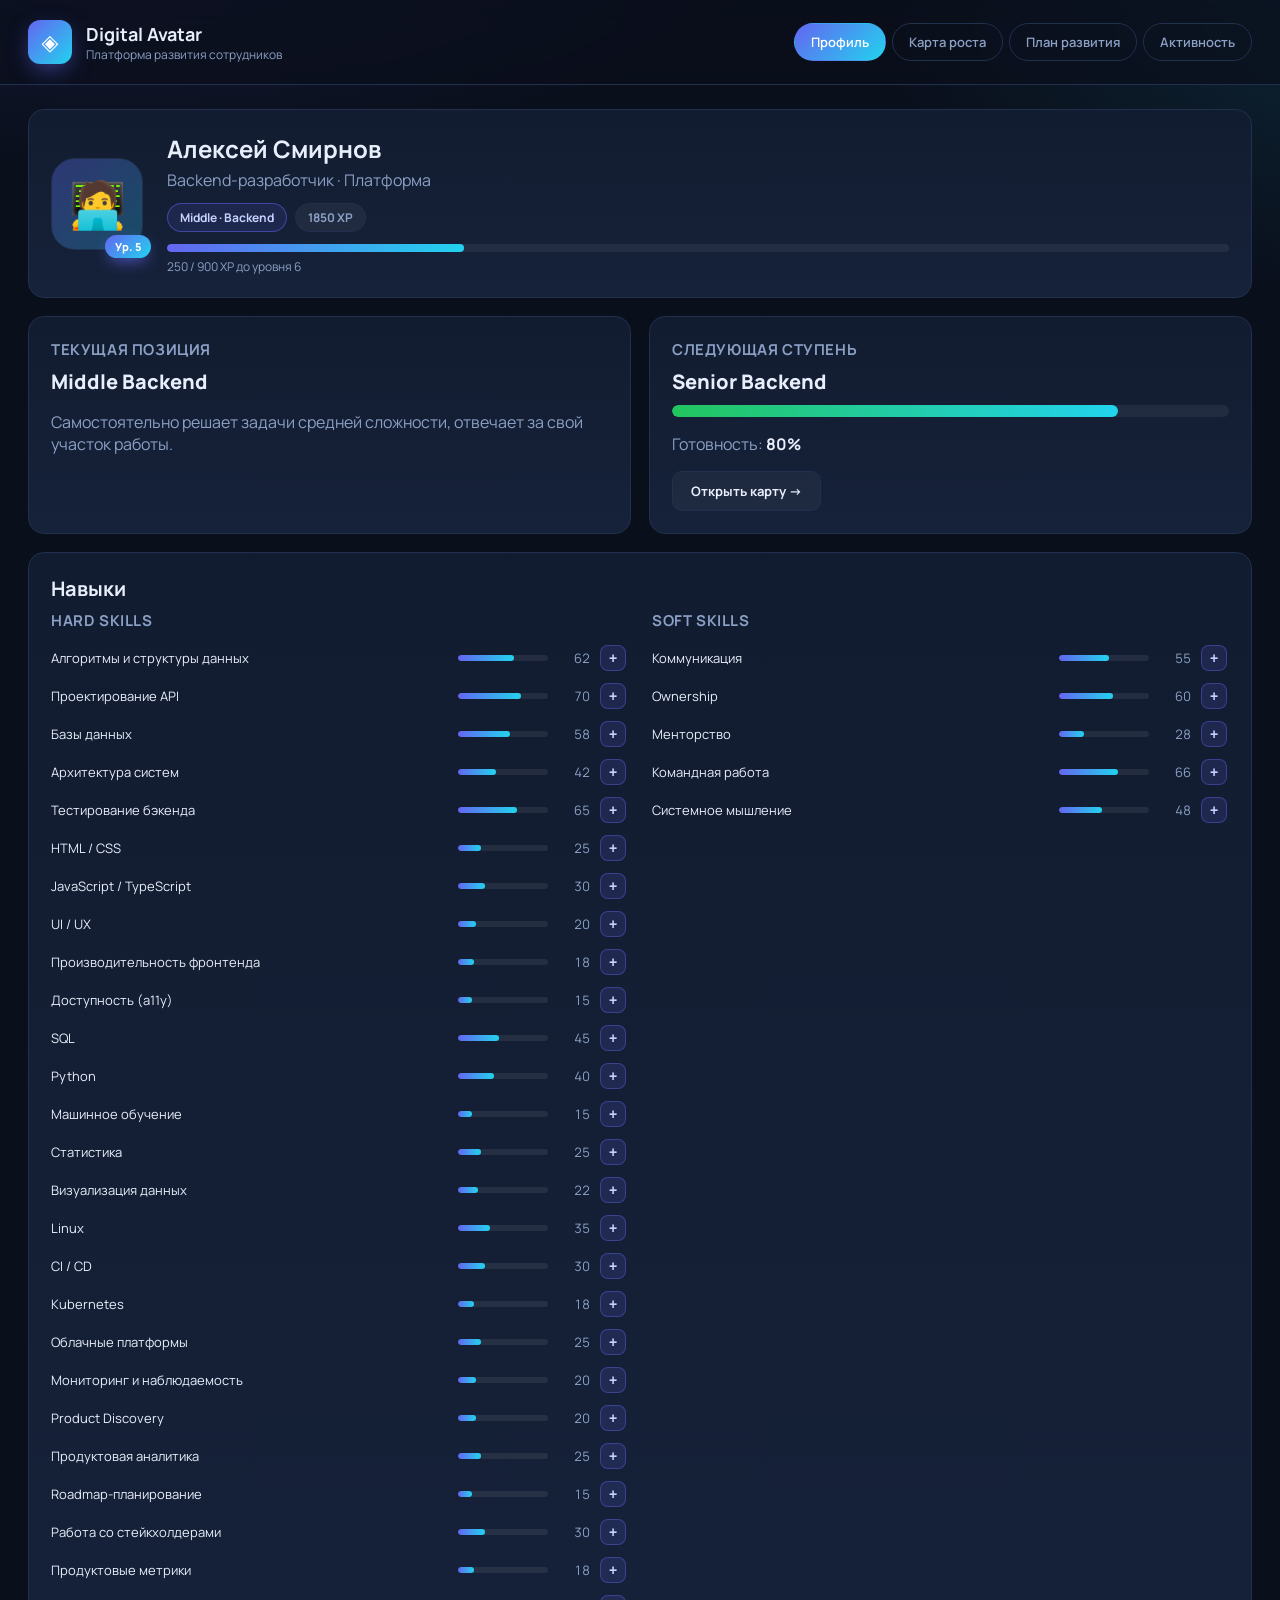
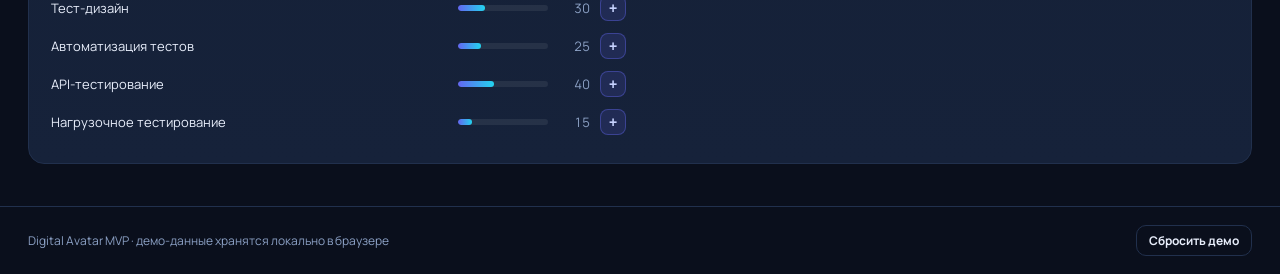
==== index.html @ ea14cdd7 "Add files via upload" ====
<!DOCTYPE html>
<html lang="ru">
<head>
<meta charset="UTF-8">
<meta name="viewport" content="width=device-width, initial-scale=1">
<title>Digital Avatar — платформа развития сотрудника</title>
<link rel="preconnect" href="https://fonts.googleapis.com">
<link rel="preconnect" href="https://fonts.gstatic.com" crossorigin>
<link href="https://fonts.googleapis.com/css2?family=Manrope:wght@400;500;600;700;800&display=swap" rel="stylesheet">
<link rel="stylesheet" href="styles.css">
</head>
<body>

<header class="app-header">
  <div class="brand">
    <div class="brand-logo">◈</div>
    <div>
      <h1>Digital Avatar</h1>
      <p class="muted small">Платформа развития сотрудников</p>
    </div>
  </div>
  <nav class="tabs">
    <button class="tab active" data-tab="profile">Профиль</button>
    <button class="tab" data-tab="map">Карта роста</button>
    <button class="tab" data-tab="plan">План развития</button>
    <button class="tab" data-tab="feed">Активность</button>
  </nav>
</header>

<main>
  <section id="profile" class="tab-panel active"></section>
  <section id="map" class="tab-panel"></section>
  <section id="plan" class="tab-panel"></section>
  <section id="feed" class="tab-panel"></section>
</main>

<footer class="app-footer">
  <span class="muted small">Digital Avatar MVP · демо-данные хранятся локально в браузере</span>
  <button class="btn btn-ghost btn-sm" id="reset-btn">Сбросить демо</button>
</footer>

<div id="modal" class="modal hidden">
  <div class="modal-content"></div>
</div>

<script src="data.js"></script>
<script src="app.js"></script>
</body>
</html>
---- styles.css ----
* { box-sizing: border-box; }

:root {
  --bg: #0a0f1c;
  --bg-2: #0e1626;
  --card: #121c30;
  --card-2: #16223a;
  --border: #21304d;
  --text: #e8eefb;
  --muted: #8ba0c4;
  --accent: #6366f1;
  --accent-2: #22d3ee;
  --green: #22c55e;
  --blue: #3b82f6;
  --yellow: #eab308;
  --radius: 16px;
}

body {
  margin: 0;
  font-family: 'Manrope', system-ui, -apple-system, 'Segoe UI', Roboto, sans-serif;
  background:
    radial-gradient(1200px 600px at 10% -10%, rgba(99,102,241,.18), transparent 60%),
    radial-gradient(900px 500px at 110% 0%, rgba(34,211,238,.12), transparent 60%),
    var(--bg);
  color: var(--text);
  min-height: 100vh;
  display: flex;
  flex-direction: column;
}

/* ---------- Header ---------- */
.app-header {
  display: flex;
  align-items: center;
  justify-content: space-between;
  gap: 20px;
  padding: 20px 28px;
  border-bottom: 1px solid var(--border);
  background: rgba(10, 15, 28, .7);
  backdrop-filter: blur(10px);
  position: sticky;
  top: 0;
  z-index: 50;
  flex-wrap: wrap;
}
.brand { display: flex; align-items: center; gap: 14px; }
.brand-logo {
  width: 44px; height: 44px;
  border-radius: 12px;
  display: grid; place-items: center;
  font-size: 22px;
  background: linear-gradient(135deg, var(--accent), var(--accent-2));
  color: #fff;
  box-shadow: 0 8px 24px -6px rgba(99,102,241,.7);
}
.brand h1 { margin: 0; font-size: 18px; }
.brand p { margin: 0; }

.tabs { display: flex; gap: 6px; flex-wrap: wrap; }
.tab {
  padding: 9px 16px;
  border-radius: 999px;
  background: transparent;
  border: 1px solid var(--border);
  color: var(--muted);
  font-family: inherit;
  font-weight: 600;
  font-size: 13px;
  cursor: pointer;
  transition: .15s;
}
.tab:hover { color: var(--text); border-color: var(--accent); }
.tab.active {
  background: linear-gradient(135deg, var(--accent), var(--accent-2));
  color: #fff;
  border-color: transparent;
}

/* ---------- Layout ---------- */
main { flex: 1; padding: 24px 28px; max-width: 1300px; width: 100%; margin: 0 auto; }
.tab-panel { display: none; animation: fadeIn .25s ease; }
.tab-panel.active { display: block; }
@keyframes fadeIn { from { opacity: 0; transform: translateY(6px); } to { opacity: 1; transform: none; } }

.card {
  background: linear-gradient(180deg, var(--card), var(--card-2));
  border: 1px solid var(--border);
  border-radius: var(--radius);
  padding: 22px;
  margin-bottom: 18px;
}
.card h2, .card h3 { margin: 0 0 8px; }
.card h2 { font-size: 20px; }
.card h3 { font-size: 15px; color: var(--muted); text-transform: uppercase; letter-spacing: .04em; }

.muted { color: var(--muted); }
.small { font-size: 12px; }
.note {
  padding: 12px 14px;
  border-radius: 12px;
  background: rgba(234,179,8,.08);
  border: 1px solid rgba(234,179,8,.3);
  color: #fde68a;
  font-size: 13px;
  margin-top: 12px;
}

/* ---------- Hero ---------- */
.hero { display: flex; gap: 24px; align-items: center; flex-wrap: wrap; }
.avatar-wrap { position: relative; }
.avatar {
  width: 92px; height: 92px;
  border-radius: 24px;
  display: grid; place-items: center;
  font-size: 46px;
  background: linear-gradient(135deg, rgba(99,102,241,.35), rgba(34,211,238,.25));
  border: 1px solid var(--border);
  cursor: pointer;
  transition: .2s;
  user-select: none;
}
.avatar:hover { transform: scale(1.05) rotate(-3deg); }
.level-badge {
  position: absolute;
  right: -8px; bottom: -8px;
  padding: 4px 10px;
  font-size: 11px;
  font-weight: 800;
  border-radius: 999px;
  background: linear-gradient(135deg, var(--accent), var(--accent-2));
  color: #fff;
  box-shadow: 0 6px 16px -4px rgba(99,102,241,.8);
}
.hero-info { flex: 1; min-width: 260px; }
.hero-info h2 { margin: 0 0 4px; font-size: 24px; }
.chips { display: flex; gap: 8px; flex-wrap: wrap; margin: 12px 0; }
.chip {
  padding: 5px 12px;
  border-radius: 999px;
  font-size: 12px;
  font-weight: 700;
  background: rgba(255,255,255,.05);
  border: 1px solid var(--border);
  color: var(--muted);
}
.chip-grade { color: #c7d2fe; border-color: rgba(99,102,241,.5); background: rgba(99,102,241,.12); }

.xp-bar {
  height: 8px;
  background: rgba(255,255,255,.06);
  border-radius: 999px;
  overflow: hidden;
  margin-top: 8px;
}
.xp-fill {
  height: 100%;
  background: linear-gradient(90deg, var(--accent), var(--accent-2));
  border-radius: 999px;
  transition: width .5s ease;
}

/* ---------- Two-column ---------- */
.grid-2 { display: grid; grid-template-columns: 1fr 1fr; gap: 18px; }
@media (max-width: 780px) { .grid-2 { grid-template-columns: 1fr; } }

.pos-big { font-size: 20px; font-weight: 800; margin: 4px 0 10px; }
.progress-big {
  height: 12px;
  border-radius: 999px;
  background: rgba(255,255,255,.06);
  overflow: hidden;
  margin: 10px 0;
  position: relative;
}
.progress-big > div {
  height: 100%;
  background: linear-gradient(90deg, var(--green), var(--accent-2));
  border-radius: 999px;
  transition: width .5s;
}

/* ---------- Skills ---------- */
.skills-cols { display: grid; grid-template-columns: 1fr 1fr; gap: 24px; }
@media (max-width: 900px) { .skills-cols { grid-template-columns: 1fr; } }

.skill-row {
  display: grid;
  grid-template-columns: 1fr 90px 32px 28px;
  align-items: center;
  gap: 10px;
  padding: 6px 0;
  font-size: 13px;
}
.skill-name { color: var(--text); }
.skill-bar { height: 6px; background: rgba(255,255,255,.07); border-radius: 999px; overflow: hidden; }
.skill-fill { height: 100%; background: linear-gradient(90deg, var(--accent), var(--accent-2)); border-radius: 999px; transition: width .4s; }
.skill-val { text-align: right; color: var(--muted); font-variant-numeric: tabular-nums; }
.icon-btn {
  width: 26px; height: 26px;
  border-radius: 8px;
  background: rgba(99,102,241,.15);
  border: 1px solid rgba(99,102,241,.4);
  color: #c7d2fe;
  font-weight: 800;
  cursor: pointer;
  display: grid; place-items: center;
  font-size: 14px;
  transition: .15s;
}
.icon-btn:hover { background: rgba(99,102,241,.35); color: #fff; }

/* ---------- Buttons ---------- */
.btn {
  padding: 10px 18px;
  border-radius: 10px;
  border: 1px solid var(--border);
  background: rgba(255,255,255,.04);
  color: var(--text);
  font-family: inherit;
  font-weight: 700;
  font-size: 13px;
  cursor: pointer;
  transition: .15s;
}
.btn:hover { border-color: var(--accent); background: rgba(99,102,241,.15); }
.btn-primary {
  background: linear-gradient(135deg, var(--accent), var(--accent-2));
  border: none;
  color: #fff;
  box-shadow: 0 8px 22px -8px rgba(99,102,241,.9);
}
.btn-primary:hover { filter: brightness(1.08); }
.btn-sm { padding: 6px 12px; font-size: 12px; }
.btn-ghost { background: transparent; }

/* ---------- Map ---------- */
.panel-head { display: flex; justify-content: space-between; align-items: center; gap: 16px; flex-wrap: wrap; margin-bottom: 6px; }
.legend { display: flex; gap: 16px; flex-wrap: wrap; font-size: 12px; color: var(--muted); }
.legend span { display: inline-flex; align-items: center; gap: 6px; }
.dot { width: 10px; height: 10px; border-radius: 3px; display: inline-block; }
.dot.current { background: var(--accent); }
.dot.vertical { background: var(--green); }
.dot.horizontal { background: var(--blue); }

.map-scroll { overflow-x: auto; padding-bottom: 6px; margin-top: 14px; }
.map-grid { display: grid; gap: 10px; min-width: 980px; }

.cell {
  border-radius: 12px;
  padding: 10px 12px;
  background: var(--card-2);
  border: 1px solid var(--border);
  font-size: 13px;
}
.cell-head {
  background: transparent;
  border: none;
  color: var(--muted);
  font-weight: 800;
  text-align: center;
  padding: 6px;
  font-size: 12px;
  text-transform: uppercase;
  letter-spacing: .04em;
}
.cell-grade {
  display: flex;
  align-items: center;
  font-weight: 800;
  background: transparent;
  border: none;
  color: var(--muted);
  padding: 6px;
}
.cell-pos {
  cursor: pointer;
  min-height: 74px;
  display: flex;
  flex-direction: column;
  justify-content: center;
  gap: 4px;
  transition: transform .15s, border-color .15s, background .15s;
}
.cell-pos:hover { transform: translateY(-2px); border-color: var(--accent); }
.cell-pos.current {
  border-color: var(--accent);
  background: linear-gradient(180deg, rgba(99,102,241,.28), rgba(99,102,241,.06));
  box-shadow: 0 0 0 1px rgba(99,102,241,.5), 0 8px 30px -10px rgba(99,102,241,.8);
}
.cell-pos.vertical {
  border-color: rgba(34,197,94,.55);
  background: linear-gradient(180deg, rgba(34,197,94,.16), transparent);
}
.cell-pos.horizontal {
  border-color: rgba(59,130,246,.55);
  background: linear-gradient(180deg, rgba(59,130,246,.16), transparent);
}
.pos-pct { font-size: 20px; font-weight: 800; }
.pos-label { font-size: 10px; text-transform: uppercase; letter-spacing: .06em; color: var(--muted); }

/* ---------- Goals ---------- */
.goals { display: grid; gap: 12px; margin: 18px 0; }
.goal {
  border: 1px solid var(--border);
  border-radius: 14px;
  padding: 16px;
  background: rgba(255,255,255,.02);
}
.goal.done { border-color: rgba(34,197,94,.5); background: rgba(34,197,94,.06); }
.goal-head { display: flex; justify-content: space-between; align-items: flex-start; gap: 12px; }
.goal-title { font-weight: 700; margin-bottom: 4px; }
.badge-done { color: var(--green); font-weight: 800; font-size: 12px; }
.goal-progress {
  height: 8px;
  border-radius: 999px;
  background: rgba(255,255,255,.07);
  overflow: hidden;
  margin: 12px 0 8px;
}
.goal-progress > div { height: 100%; background: linear-gradient(90deg, var(--accent), var(--accent-2)); border-radius: 999px; transition: width .4s; }
.goal-actions { display: flex; justify-content: space-between; align-items: center; }
.add-goal { display: flex; gap: 10px; flex-wrap: wrap; }
.add-goal input, .add-goal select {
  padding: 10px 14px;
  border-radius: 10px;
  border: 1px solid var(--border);
  background: var(--bg-2);
  color: var(--text);
  font-family: inherit;
  font-size: 13px;
  outline: none;
}
.add-goal input { flex: 1; min-width: 240px; }
.add-goal input:focus, .add-goal select:focus { border-color: var(--accent); }

/* ---------- Feed ---------- */
.feed { list-style: none; padding: 0; margin: 16px 0 0; display: grid; gap: 12px; }
.feed li { display: flex; gap: 14px; align-items: flex-start; padding: 12px; border-radius: 12px; background: rgba(255,255,255,.02); border: 1px solid var(--border); }
.feed-icon { font-size: 20px; }

/* ---------- Modal ---------- */
.modal {
  position: fixed; inset: 0;
  background: rgba(3, 7, 18, .75);
  backdrop-filter: blur(6px);
  display: grid; place-items: center;
  padding: 20px;
  z-index: 100;
}
.modal.hidden { display: none; }
.modal-content {
  position: relative;
  max-width: 620px; width: 100%;
  max-height: 88vh;
  overflow-y: auto;
  background: linear-gradient(180deg, var(--card), var(--card-2));
  border: 1px solid var(--border);
  border-radius: var(--radius);
  padding: 26px;
  animation: fadeIn .2s ease;
}
.modal-close {
  position: absolute;
  top: 14px; right: 14px;
  width: 32px; height: 32px;
  border-radius: 8px;
  border: 1px solid var(--border);
  background: transparent;
  color: var(--muted);
  cursor: pointer;
  font-size: 14px;
}
.modal-close:hover { color: var(--text); border-color: var(--accent); }
.modal-head { display: flex; gap: 14px; align-items: center; margin-bottom: 12px; }
.modal-head h3 { margin: 0; text-transform: none; letter-spacing: 0; color: var(--text); font-size: 18px; }
.modal-icon {
  width: 48px; height: 48px;
  border-radius: 12px;
  display: grid; place-items: center;
  font-size: 24px;
}
.readiness-row { display: flex; align-items: center; gap: 12px; margin: 16px 0; }
.readiness-row .progress-big { flex: 1; margin: 0; }

.gap-list { display: grid; gap: 10px; margin-top: 12px; }
.gap-row { display: grid; grid-template-columns: 1fr 140px 60px; gap: 12px; align-items: center; font-size: 13px; }
.gap-bar { height: 8px; border-radius: 999px; background: rgba(255,255,255,.07); position: relative; overflow: visible; }
.gap-cur { height: 100%; border-radius: 999px; background: linear-gradient(90deg, var(--accent), var(--accent-2)); }
.gap-req {
  position: absolute;
  top: -3px;
  width: 2px; height: 14px;
  background: var(--yellow);
  border-radius: 2px;
  transform: translateX(-1px);
}
.gap-vals { text-align: right; color: #fca5a5; font-variant-numeric: tabular-nums; }
.gap-vals.ok { color: var(--green); }

/* ---------- Footer & Toast ---------- */
.app-footer {
  display: flex; justify-content: space-between; align-items: center;
  padding: 18px 28px;
  border-top: 1px solid var(--border);
  gap: 12px; flex-wrap: wrap;
}
#toast {
  position: fixed;
  bottom: 24px; left: 50%;
  transform: translateX(-50%) translateY(20px);
  background: linear-gradient(135deg, var(--accent), var(--accent-2));
  color: #fff;
  padding: 12px 22px;
  border-radius: 12px;
  font-weight: 700;
  opacity: 0;
  pointer-events: none;
  transition: .25s;
  box-shadow: 0 20px 50px -12px rgba(99,102,241,.9);
  z-index: 200;
}
#toast.show { opacity: 1; transform: translateX(-50%) translateY(0); }
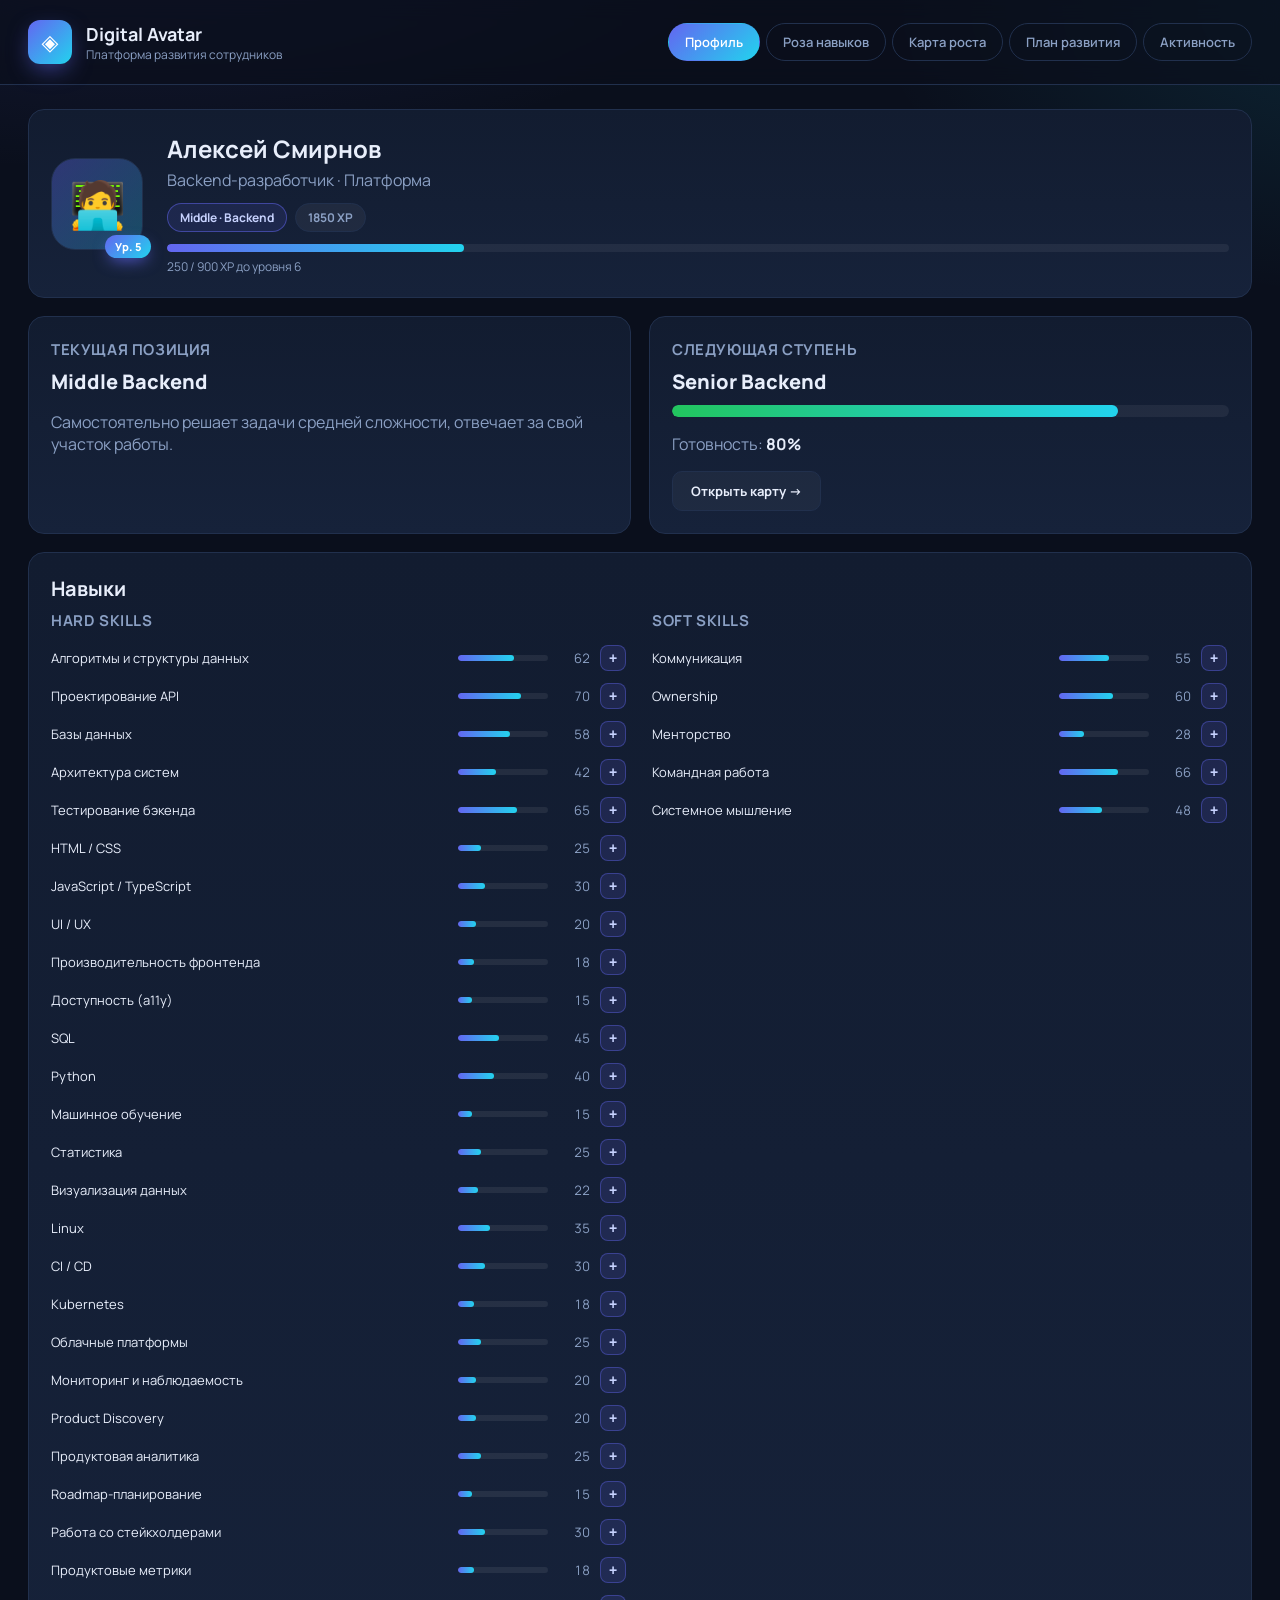
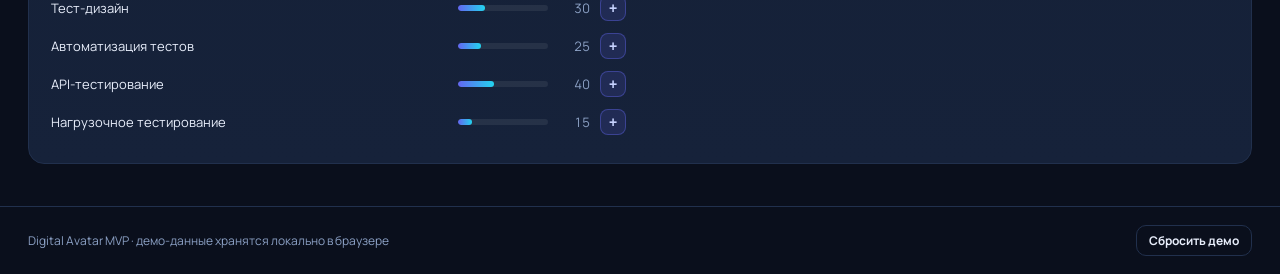
==== commit 78d9d6a7: "Update index.html" ====
--- a/index.html
+++ b/index.html
@@ -21,14 +21,17 @@
   </div>
   <nav class="tabs">
     <button class="tab active" data-tab="profile">Профиль</button>
+    <button class="tab" data-tab="radar">Роза навыков</button>
     <button class="tab" data-tab="map">Карта роста</button>
     <button class="tab" data-tab="plan">План развития</button>
     <button class="tab" data-tab="feed">Активность</button>
+  </nav>
   </nav>
 </header>
 
 <main>
   <section id="profile" class="tab-panel active"></section>
+  <section id="radar" class="tab-panel"></section>
   <section id="map" class="tab-panel"></section>
   <section id="plan" class="tab-panel"></section>
   <section id="feed" class="tab-panel"></section>
@@ -46,4 +49,4 @@
 <script src="data.js"></script>
 <script src="app.js"></script>
 </body>
-</html>+</html>
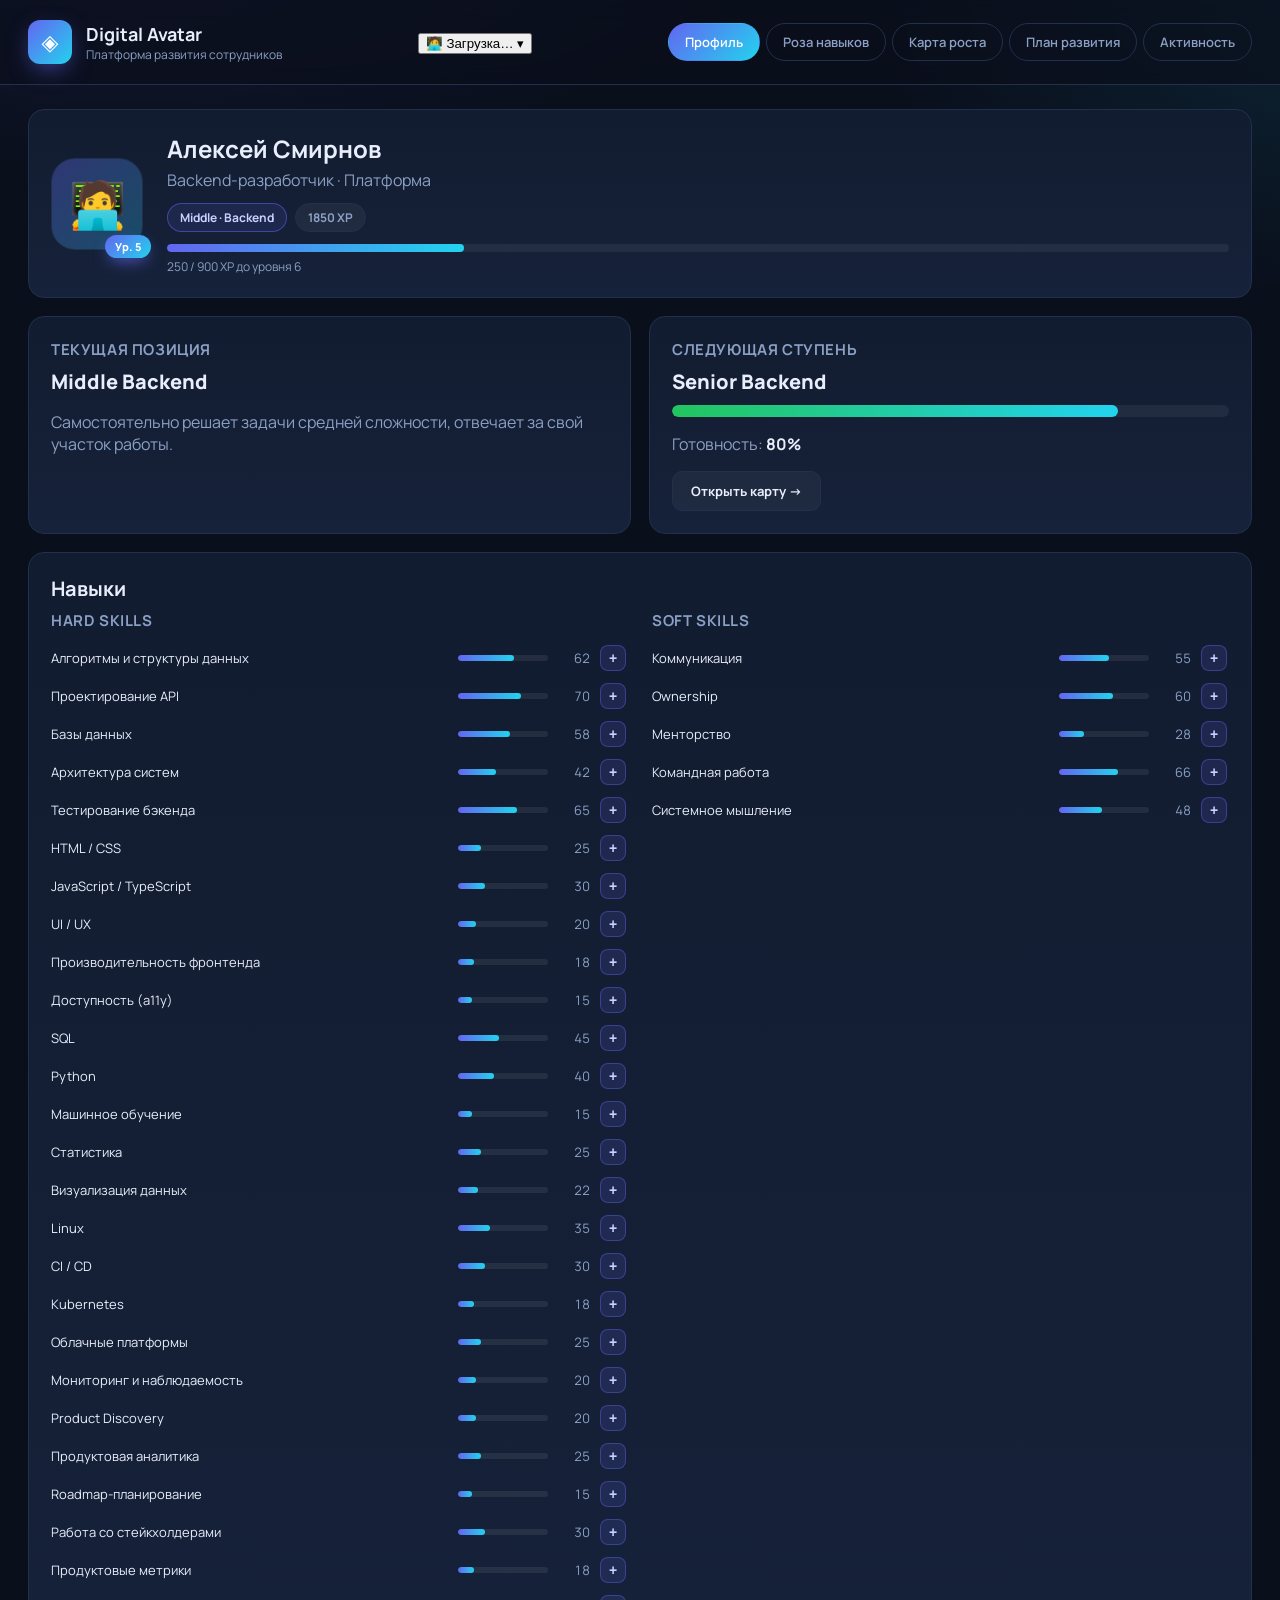
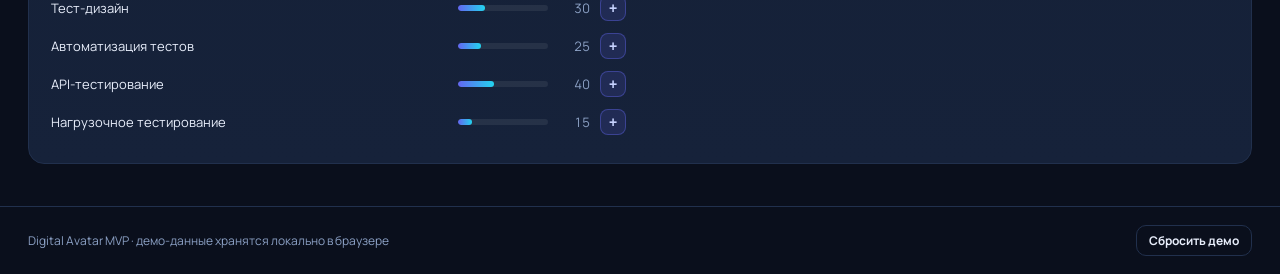
==== commit 29aa6e86: "Update index.html" ====
--- a/index.html
+++ b/index.html
@@ -19,13 +19,25 @@
       <p class="muted small">Платформа развития сотрудников</p>
     </div>
   </div>
+
+  <div class="user-switcher">
+    <button class="user-switcher-btn" id="user-switcher-btn">
+      <span class="user-switcher-avatar" id="user-switcher-avatar">🧑‍💻</span>
+      <span class="user-switcher-info">
+        <span class="user-switcher-name" id="user-switcher-name">Загрузка…</span>
+        <span class="user-switcher-role" id="user-switcher-role"></span>
+      </span>
+      <span class="user-switcher-arrow">▾</span>
+    </button>
+    <div class="user-dropdown hidden" id="user-dropdown"></div>
+  </div>
+
   <nav class="tabs">
     <button class="tab active" data-tab="profile">Профиль</button>
     <button class="tab" data-tab="radar">Роза навыков</button>
     <button class="tab" data-tab="map">Карта роста</button>
     <button class="tab" data-tab="plan">План развития</button>
     <button class="tab" data-tab="feed">Активность</button>
-  </nav>
   </nav>
 </header>
 
--- a/styles.css
+++ b/styles.css
@@ -420,4 +420,161 @@
   box-shadow: 0 20px 50px -12px rgba(99,102,241,.9);
   z-index: 200;
 }
-#toast.show { opacity: 1; transform: translateX(-50%) translateY(0); }+#toast.show { opacity: 1; transform: translateX(-50%) translateY(0); }
+
+/* ---------- Radar (Роза навыков) ---------- */
+.radar-toggle {
+  display: inline-flex;
+  border-radius: 10px;
+  border: 1px solid var(--border);
+  overflow: hidden;
+  background: var(--bg-2);
+}
+.toggle-btn {
+  padding: 8px 16px;
+  background: transparent;
+  border: none;
+  color: var(--muted);
+  font-family: inherit;
+  font-weight: 600;
+  font-size: 13px;
+  cursor: pointer;
+  transition: .15s;
+}
+.toggle-btn:hover { color: var(--text); }
+.toggle-btn.active {
+  background: linear-gradient(135deg, var(--accent), var(--accent-2));
+  color: #fff;
+}
+
+.radar-layout {
+  display: grid;
+  grid-template-columns: 1.15fr 1fr;
+  gap: 24px;
+  align-items: start;
+  margin-top: 14px;
+}
+@media (max-width: 900px) { .radar-layout { grid-template-columns: 1fr; } }
+
+.radar-wrap {
+  display: flex;
+  align-items: center;
+  justify-content: center;
+  padding: 8px;
+}
+.radar-svg {
+  width: 100%;
+  max-width: 560px;
+  height: auto;
+  display: block;
+}
+
+.legend-v {
+  flex-direction: column;
+  gap: 8px;
+  margin-bottom: 16px;
+}
+.dot.radar-user   { background: #6366f1; box-shadow: 0 0 0 3px rgba(99,102,241,.25); }
+.dot.radar-junior { background: #64748b; }
+.dot.radar-middle { background: #eab308; }
+.dot.radar-senior { background: #22c55e; }
+
+.radar-table {
+  width: 100%;
+  border-collapse: collapse;
+  font-size: 13px;
+}
+.radar-table th {
+  padding: 8px 10px;
+  text-align: left;
+  color: var(--muted);
+  font-weight: 700;
+  font-size: 11px;
+  text-transform: uppercase;
+  letter-spacing: .04em;
+  border-bottom: 1px solid var(--border);
+}
+.radar-table th.num, .radar-table td.num { text-align: right; }
+.radar-table td {
+  padding: 7px 10px;
+  border-bottom: 1px solid rgba(33,48,77,.5);
+}
+.radar-table td.you { color: #c7d2fe; font-weight: 700; }
+.radar-table td.num.ok  { color: var(--green); }
+.radar-table td.num.gap { color: #fca5a5; }
+
+/* ---------- Career Tree ---------- */
+.career-tree-wrap {
+  overflow-x: auto;
+  margin-top: 16px;
+  padding: 8px 0;
+}
+.career-tree-svg {
+  display: block;
+  width: 100%;
+  min-width: 960px;
+  height: auto;
+}
+
+.tree-node .tree-node-box {
+  fill: var(--card-2);
+  stroke: var(--border);
+  stroke-width: 1.5;
+  transition: stroke .15s, fill .15s;
+}
+.tree-node:hover .tree-node-box { stroke-width: 2.5; }
+
+.tree-node.current .tree-node-box {
+  fill: rgba(99,102,241,0.18);
+  stroke: #6366f1;
+  stroke-width: 2.5;
+}
+.tree-node.next .tree-node-box {
+  fill: rgba(34,197,94,0.10);
+  stroke: #22c55e;
+  stroke-width: 2;
+}
+.tree-node.future .tree-node-box {
+  fill: rgba(34,197,94,0.04);
+  stroke: rgba(34,197,94,0.4);
+  stroke-width: 1.5;
+  stroke-dasharray: 5 3;
+}
+.tree-node.prev .tree-node-box {
+  fill: rgba(100,116,139,0.06);
+  stroke: rgba(100,116,139,0.4);
+  stroke-width: 1.5;
+}
+.tree-node.horiz .tree-node-box {
+  fill: rgba(59,130,246,0.10);
+  stroke: #3b82f6;
+  stroke-width: 1.5;
+}
+
+.tree-node:hover.current .tree-node-box { stroke: #818cf8; }
+.tree-node:hover.next .tree-node-box    { stroke: #4ade80; }
+.tree-node:hover.horiz .tree-node-box   { stroke: #60a5fa; }
+
+.tree-node-title {
+  font-family: 'Manrope', sans-serif;
+  font-size: 15px;
+  font-weight: 800;
+  fill: var(--text);
+}
+.tree-node-pct {
+  font-family: 'Manrope', sans-serif;
+  font-size: 15px;
+  font-weight: 800;
+  fill: #c7d2fe;
+}
+.tree-node-label {
+  font-family: 'Manrope', sans-serif;
+  font-size: 10px;
+  font-weight: 700;
+  fill: var(--muted);
+  letter-spacing: .06em;
+}
+
+.dot.edge-vertical { background: #22c55e; }
+.dot.edge-horiz    { background: #3b82f6; }
+.dot.edge-future   { background: rgba(34,197,94,0.4); }
